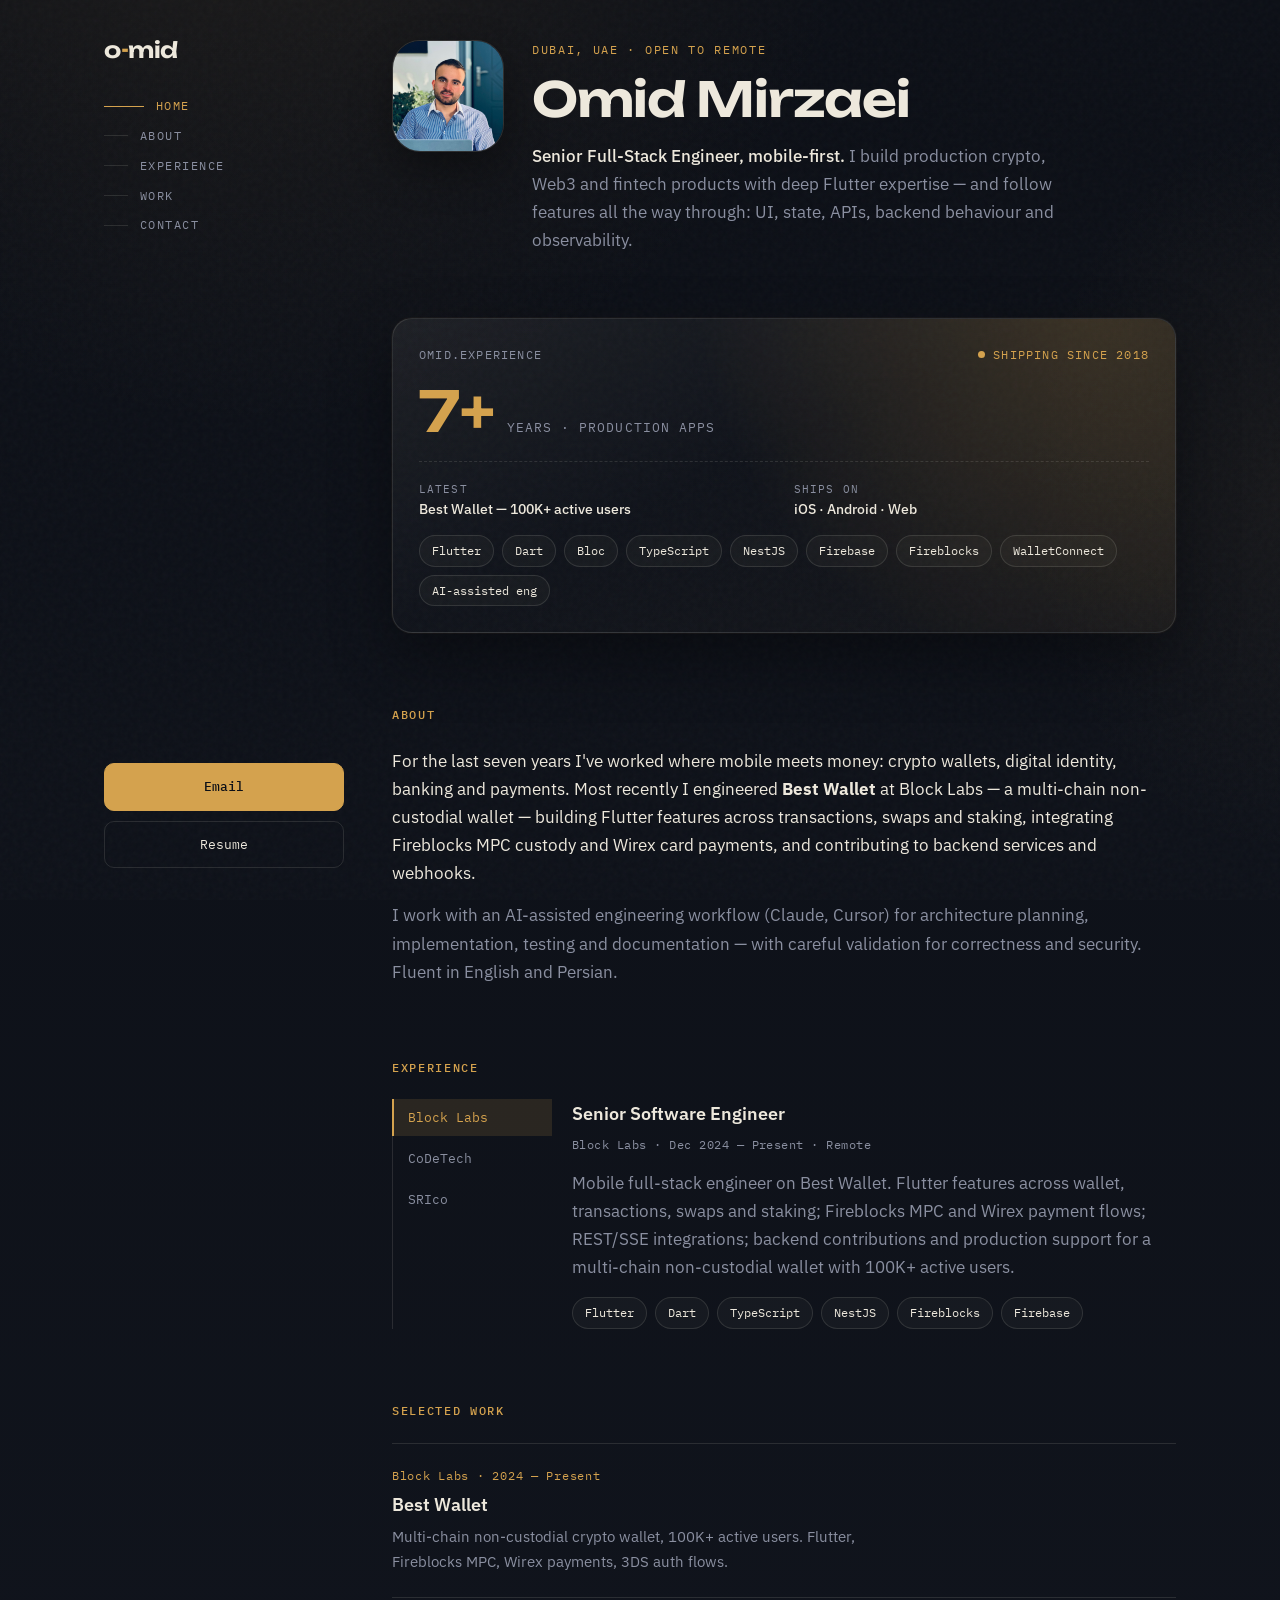
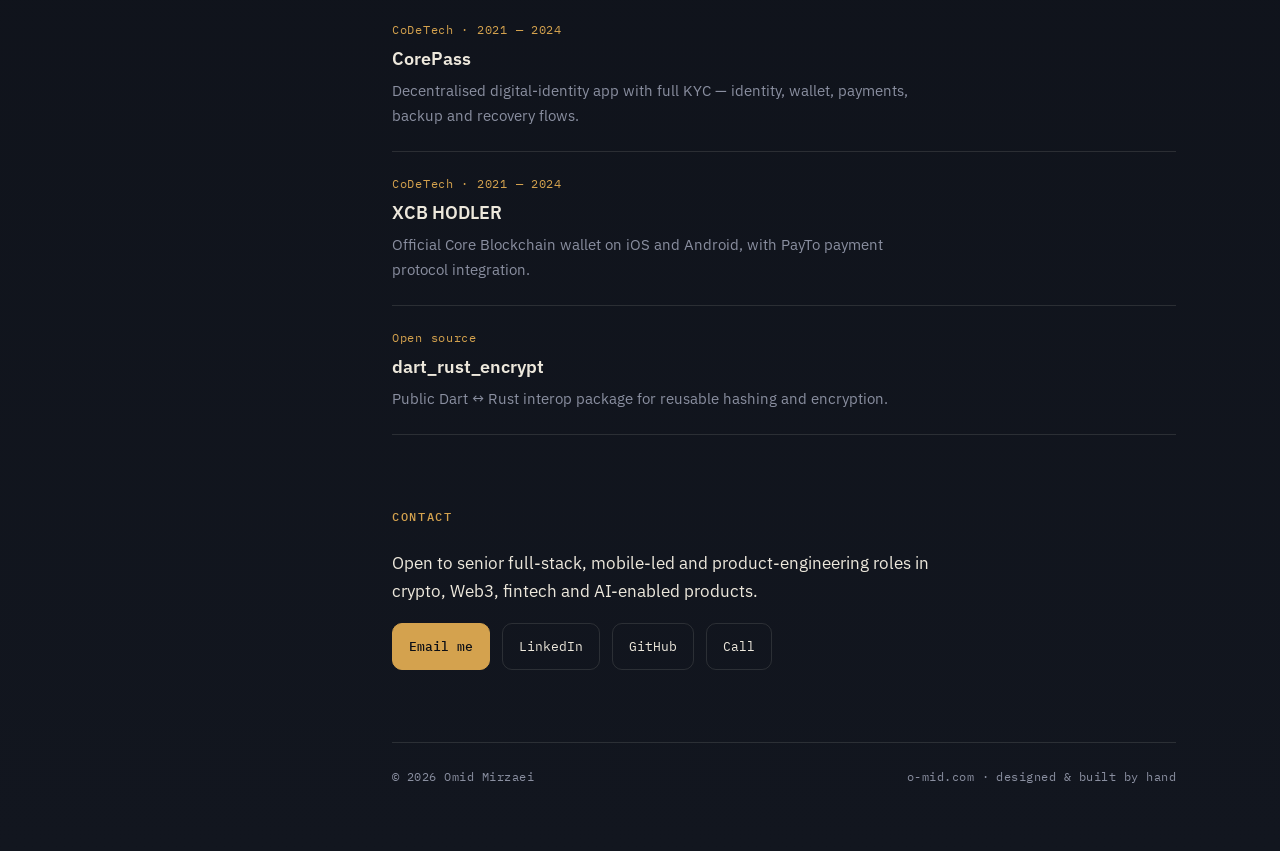
==== index.html @ 72a62b81 "Launch personal site for o-mid.com. Handcrafted single-page portfolio with experience, selected work" ====
<!DOCTYPE html>
<html lang="en">
<head>
  <meta charset="UTF-8">
  <meta name="viewport" content="width=device-width, initial-scale=1.0">
  <title>Omid Mirzaei — Senior Full-Stack Engineer</title>
  <meta name="description" content="Senior Full-Stack Engineer in Dubai. Mobile-first Flutter expertise across crypto wallets, Web3 and fintech. Open to remote.">
  <meta name="theme-color" content="#0C0F16">
  <meta property="og:type" content="website">
  <meta property="og:url" content="https://o-mid.com">
  <meta property="og:title" content="Omid Mirzaei — Senior Full-Stack Engineer">
  <meta property="og:description" content="Mobile-first engineer. Flutter, crypto wallets, Web3, fintech. Dubai · Open to remote.">
  <meta property="og:image" content="https://o-mid.com/assets/omid.jpg">
  <meta name="twitter:card" content="summary">
  <link rel="canonical" href="https://o-mid.com">
  <link rel="preconnect" href="https://fonts.googleapis.com">
  <link rel="preconnect" href="https://fonts.gstatic.com" crossorigin>
  <link href="https://fonts.googleapis.com/css2?family=Unbounded:wght@400;600&family=IBM+Plex+Sans:wght@400;500;600&family=IBM+Plex+Mono:wght@400;500&display=swap" rel="stylesheet">
  <link rel="stylesheet" href="/css/styles.css">
</head>
<body>
  <a class="skip" href="#about">Skip to content</a>

  <div class="layout">
    <aside class="sidebar">
      <a class="brand" href="#home">o<span>-</span>mid</a>
      <nav class="nav" aria-label="Primary">
        <a href="#home" data-section="home">Home</a>
        <a href="#about" data-section="about">About</a>
        <a href="#experience" data-section="experience">Experience</a>
        <a href="#work" data-section="work">Work</a>
        <a href="#contact" data-section="contact">Contact</a>
      </nav>
      <div class="side-cta">
        <a class="btn primary" href="mailto:omidomirzaei@gmail.com">Email</a>
        <a class="btn" href="/resume/Omid_Mirzaei_CV.pdf" target="_blank" rel="noopener">Resume</a>
      </div>
    </aside>

    <main class="main">
      <header id="home" class="hero">
        <img class="avatar rise" src="/assets/omid.jpg" alt="Portrait of Omid Mirzaei" width="112" height="112">
        <div>
          <p class="eyebrow rise">Dubai, UAE · Open to remote</p>
          <h1 class="rise d1">Omid Mirzaei</h1>
          <p class="tagline rise d2">
            <strong>Senior Full-Stack Engineer, mobile-first.</strong>
            I build production crypto, Web3 and fintech products with deep Flutter expertise — and follow features all the way through: UI, state, APIs, backend behaviour and observability.
          </p>
        </div>

        <div class="wallet rise d3" aria-label="Career snapshot styled as a wallet card">
          <div class="wallet-top">
            <span>omid.experience</span>
            <span class="live">shipping since 2018</span>
          </div>
          <div class="balance">
            <span class="num">7+</span>
            <span class="unit">years · production apps</span>
          </div>
          <dl class="wallet-meta">
            <div>
              <dt>Latest</dt>
              <dd>Best Wallet — 100K+ active users</dd>
            </div>
            <div>
              <dt>Ships on</dt>
              <dd>iOS · Android · Web</dd>
            </div>
          </dl>
          <div class="chips" aria-label="Core stack">
            <span class="chip">Flutter</span>
            <span class="chip">Dart</span>
            <span class="chip">Bloc</span>
            <span class="chip">TypeScript</span>
            <span class="chip">NestJS</span>
            <span class="chip">Firebase</span>
            <span class="chip">Fireblocks</span>
            <span class="chip">WalletConnect</span>
            <span class="chip">AI-assisted eng</span>
          </div>
        </div>
      </header>

      <section id="about">
        <h2>About</h2>
        <div class="about-copy">
          <p>
            For the last seven years I've worked where mobile meets money: crypto wallets, digital identity, banking and payments.
            Most recently I engineered <strong>Best Wallet</strong> at Block Labs — a multi-chain non-custodial wallet — building Flutter features across transactions, swaps and staking, integrating Fireblocks MPC custody and Wirex card payments, and contributing to backend services and webhooks.
          </p>
          <p class="quiet">
            I work with an AI-assisted engineering workflow (Claude, Cursor) for architecture planning, implementation, testing and documentation — with careful validation for correctness and security. Fluent in English and Persian.
          </p>
        </div>
      </section>

      <section id="experience">
        <h2>Experience</h2>
        <div class="experience">
          <div class="exp-tabs" role="tablist" aria-label="Companies">
            <button class="exp-tab active" role="tab" aria-selected="true" data-exp="blocklabs">Block Labs</button>
            <button class="exp-tab" role="tab" aria-selected="false" data-exp="codetech">CoDeTech</button>
            <button class="exp-tab" role="tab" aria-selected="false" data-exp="srico">SRIco</button>
          </div>

          <div class="exp-panels">
            <article class="exp-panel" id="exp-blocklabs" role="tabpanel">
              <h3 class="exp-role">Senior Software Engineer</h3>
              <p class="exp-meta">Block Labs · Dec 2024 — Present · Remote</p>
              <p class="exp-desc">
                Mobile full-stack engineer on Best Wallet. Flutter features across wallet, transactions, swaps and staking; Fireblocks MPC and Wirex payment flows; REST/SSE integrations; backend contributions and production support for a multi-chain non-custodial wallet with 100K+ active users.
              </p>
              <div class="exp-tech" aria-label="Technologies">
                <span class="chip">Flutter</span>
                <span class="chip">Dart</span>
                <span class="chip">TypeScript</span>
                <span class="chip">NestJS</span>
                <span class="chip">Fireblocks</span>
                <span class="chip">Firebase</span>
              </div>
            </article>

            <article class="exp-panel" id="exp-codetech" role="tabpanel" hidden>
              <h3 class="exp-role">Senior Mobile Developer</h3>
              <p class="exp-meta">CoDeTech · Mar 2021 — Dec 2024 · Hybrid</p>
              <p class="exp-desc">
                Shipped blockchain products end to end: CorePass (decentralised identity + KYC), XCB HODLER (official Core Blockchain wallet), WebRTC communications, and the public dart_rust_encrypt package. Flutter architecture, state management, native integration and release ownership.
              </p>
              <div class="exp-tech" aria-label="Technologies">
                <span class="chip">Flutter</span>
                <span class="chip">Dart</span>
                <span class="chip">WebRTC</span>
                <span class="chip">Rust interop</span>
                <span class="chip">Firebase</span>
              </div>
            </article>

            <article class="exp-panel" id="exp-srico" role="tabpanel" hidden>
              <h3 class="exp-role">Senior Mobile Developer</h3>
              <p class="exp-meta">SRIco · Nov 2020 — Mar 2021</p>
              <p class="exp-desc">
                Flutter development with CI/CD practices across production mobile delivery.
              </p>
              <div class="exp-tech" aria-label="Technologies">
                <span class="chip">Flutter</span>
                <span class="chip">Dart</span>
                <span class="chip">CI/CD</span>
              </div>
            </article>
          </div>
        </div>
      </section>

      <section id="work">
        <h2>Selected work</h2>
        <ul class="work">
          <li>
            <span class="role">Block Labs · 2024 — Present</span>
            <span class="name"><a href="https://bestwallet.com" target="_blank" rel="noopener">Best Wallet</a></span>
            <span class="desc">Multi-chain non-custodial crypto wallet, 100K+ active users. Flutter, Fireblocks MPC, Wirex payments, 3DS auth flows.</span>
          </li>
          <li>
            <span class="role">CoDeTech · 2021 — 2024</span>
            <span class="name"><a href="https://corepass.net" target="_blank" rel="noopener">CorePass</a></span>
            <span class="desc">Decentralised digital-identity app with full KYC — identity, wallet, payments, backup and recovery flows.</span>
          </li>
          <li>
            <span class="role">CoDeTech · 2021 — 2024</span>
            <span class="name"><a href="https://play.google.com/store/apps/details?id=com.xcbhodler.app" target="_blank" rel="noopener">XCB HODLER</a></span>
            <span class="desc">Official Core Blockchain wallet on iOS and Android, with PayTo payment protocol integration.</span>
          </li>
          <li>
            <span class="role">Open source</span>
            <span class="name"><a href="https://pub.dev/packages/dart_rust_encrypt" target="_blank" rel="noopener">dart_rust_encrypt</a></span>
            <span class="desc">Public Dart ↔ Rust interop package for reusable hashing and encryption.</span>
          </li>
        </ul>
      </section>

      <section id="contact">
        <h2>Contact</h2>
        <p class="contact-copy">
          Open to senior full-stack, mobile-led and product-engineering roles in crypto, Web3, fintech and AI-enabled products.
        </p>
        <div class="contact-row">
          <a class="btn primary" href="mailto:omidomirzaei@gmail.com">Email me</a>
          <a class="btn" href="https://www.linkedin.com/in/omid-mirzaei/" target="_blank" rel="noopener">LinkedIn</a>
          <a class="btn" href="https://github.com/o-mid" target="_blank" rel="noopener">GitHub</a>
          <a class="btn" href="tel:+447476657450">Call</a>
        </div>
      </section>

      <footer>
        <span>© 2026 Omid Mirzaei</span>
        <span>o-mid.com · designed &amp; built by hand</span>
      </footer>
    </main>
  </div>

  <script src="/js/main.js"></script>
</body>
</html>
---- css/styles.css ----
:root {
  --ink: #0c0f16;
  --ink-2: #12161f;
  --surface: rgba(237, 232, 220, 0.04);
  --line: rgba(237, 232, 220, 0.12);
  --text: #ede8dc;
  --muted: #8a8fa0;
  --gold: #d4a24e;
  --gold-soft: rgba(212, 162, 78, 0.14);
  --gold-glow: rgba(212, 162, 78, 0.22);
  --max: 1120px;
  --side: 240px;
}

*,
*::before,
*::after {
  box-sizing: border-box;
  margin: 0;
  padding: 0;
}

html {
  scroll-behavior: smooth;
}

body {
  min-height: 100vh;
  color: var(--text);
  font-family: "IBM Plex Sans", system-ui, sans-serif;
  font-size: 17px;
  line-height: 1.65;
  background:
    radial-gradient(ellipse 90% 50% at 20% -10%, rgba(212, 162, 78, 0.1), transparent 55%),
    radial-gradient(ellipse 40% 30% at 100% 20%, rgba(212, 162, 78, 0.05), transparent 50%),
    linear-gradient(180deg, var(--ink), var(--ink-2));
  -webkit-font-smoothing: antialiased;
}

body::before {
  content: "";
  position: fixed;
  inset: 0;
  pointer-events: none;
  opacity: 0.03;
  z-index: 0;
  background-image: url("data:image/svg+xml,%3Csvg viewBox='0 0 200 200' xmlns='http://www.w3.org/2000/svg'%3E%3Cfilter id='n'%3E%3CfeTurbulence type='fractalNoise' baseFrequency='0.9' numOctaves='4' stitchTiles='stitch'/%3E%3C/filter%3E%3Crect width='100%25' height='100%25' filter='url(%23n)'/%3E%3C/svg%3E");
}

a {
  color: inherit;
}

img {
  display: block;
  max-width: 100%;
}

.skip {
  position: absolute;
  left: -9999px;
}

.skip:focus {
  left: 16px;
  top: 16px;
  z-index: 100;
  background: var(--gold);
  color: var(--ink);
  padding: 8px 12px;
  border-radius: 8px;
}

.layout {
  position: relative;
  z-index: 1;
  max-width: var(--max);
  margin: 0 auto;
  padding: 32px 24px 64px;
  display: grid;
  grid-template-columns: var(--side) minmax(0, 1fr);
  gap: 48px;
}

.sidebar {
  position: sticky;
  top: 32px;
  align-self: start;
  display: flex;
  flex-direction: column;
  gap: 28px;
  min-height: calc(100vh - 64px);
}

.brand {
  font-family: "Unbounded", sans-serif;
  font-weight: 600;
  font-size: 22px;
  letter-spacing: -0.02em;
  text-decoration: none;
}

.brand span {
  color: var(--gold);
}

.nav {
  display: flex;
  flex-direction: column;
  gap: 10px;
}

.nav a {
  font-family: "IBM Plex Mono", monospace;
  font-size: 12px;
  letter-spacing: 0.12em;
  text-transform: uppercase;
  text-decoration: none;
  color: var(--muted);
  display: flex;
  align-items: center;
  gap: 12px;
  transition: color 0.2s;
}

.nav a::before {
  content: "";
  width: 24px;
  height: 1px;
  background: var(--line);
  transition: width 0.2s, background 0.2s;
}

.nav a:hover,
.nav a.active {
  color: var(--gold);
}

.nav a.active::before,
.nav a:hover::before {
  width: 40px;
  background: var(--gold);
}

.side-cta {
  margin-top: auto;
  display: flex;
  flex-direction: column;
  gap: 10px;
}

.btn {
  font-family: "IBM Plex Mono", monospace;
  font-size: 13px;
  text-decoration: none;
  border-radius: 10px;
  padding: 12px 16px;
  border: 1px solid var(--line);
  color: var(--text);
  text-align: center;
  transition: 0.2s ease;
}

.btn.primary {
  background: var(--gold);
  border-color: var(--gold);
  color: var(--ink);
  font-weight: 500;
}

.btn.primary:hover {
  filter: brightness(1.08);
  transform: translateY(-1px);
}

.btn:not(.primary):hover {
  border-color: var(--gold);
  color: var(--gold);
}

.main {
  min-width: 0;
}

.hero {
  padding-top: 8px;
  display: grid;
  grid-template-columns: auto 1fr;
  gap: 28px;
  align-items: start;
}

.avatar {
  width: 112px;
  height: 112px;
  border-radius: 28px;
  object-fit: cover;
  border: 1px solid var(--line);
  box-shadow: 0 18px 40px rgba(0, 0, 0, 0.35);
}

.eyebrow {
  font-family: "IBM Plex Mono", monospace;
  font-size: 12px;
  letter-spacing: 0.14em;
  text-transform: uppercase;
  color: var(--gold);
  margin-bottom: 14px;
}

h1 {
  font-family: "Unbounded", sans-serif;
  font-weight: 600;
  font-size: clamp(34px, 6vw, 48px);
  line-height: 1.08;
  letter-spacing: -0.02em;
}

.tagline {
  margin-top: 16px;
  color: var(--muted);
  max-width: 54ch;
}

.tagline strong {
  color: var(--text);
  font-weight: 500;
}

.wallet {
  margin-top: 36px;
  border: 1px solid var(--line);
  border-radius: 20px;
  background: linear-gradient(155deg, rgba(237, 232, 220, 0.07), rgba(237, 232, 220, 0.015) 45%, rgba(212, 162, 78, 0.04));
  padding: 26px;
  position: relative;
  overflow: hidden;
  box-shadow: 0 0 0 1px rgba(212, 162, 78, 0.04), 0 24px 60px rgba(0, 0, 0, 0.35);
  grid-column: 1 / -1;
}

.wallet::before {
  content: "";
  position: absolute;
  inset: 0;
  background: radial-gradient(circle at 88% -10%, var(--gold-glow), transparent 50%);
  pointer-events: none;
}

.wallet-top {
  display: flex;
  justify-content: space-between;
  align-items: baseline;
  font-family: "IBM Plex Mono", monospace;
  font-size: 12px;
  letter-spacing: 0.1em;
  text-transform: uppercase;
  color: var(--muted);
  margin-bottom: 18px;
  position: relative;
}

.live {
  color: var(--gold);
}

.live::before {
  content: "";
  display: inline-block;
  width: 7px;
  height: 7px;
  border-radius: 50%;
  background: var(--gold);
  margin-right: 8px;
  vertical-align: 1px;
  box-shadow: 0 0 0 0 rgba(212, 162, 78, 0.55);
  animation: pulse 2.4s ease-out infinite;
}

@keyframes pulse {
  0% { box-shadow: 0 0 0 0 rgba(212, 162, 78, 0.5); }
  70% { box-shadow: 0 0 0 8px rgba(212, 162, 78, 0); }
  100% { box-shadow: 0 0 0 0 rgba(212, 162, 78, 0); }
}

.balance {
  display: flex;
  align-items: baseline;
  gap: 12px;
  flex-wrap: wrap;
  position: relative;
}

.balance .num {
  font-family: "Unbounded", sans-serif;
  font-weight: 600;
  font-size: clamp(38px, 8vw, 56px);
  color: var(--gold);
  line-height: 1;
}

.balance .unit {
  font-family: "IBM Plex Mono", monospace;
  font-size: 13px;
  color: var(--muted);
  letter-spacing: 0.08em;
  text-transform: uppercase;
}

.wallet-meta {
  display: grid;
  grid-template-columns: 1fr 1fr;
  gap: 6px 20px;
  margin-top: 22px;
  padding-top: 18px;
  border-top: 1px dashed var(--line);
  font-size: 14px;
  position: relative;
}

.wallet-meta dt {
  font-family: "IBM Plex Mono", monospace;
  font-size: 11px;
  letter-spacing: 0.1em;
  text-transform: uppercase;
  color: var(--muted);
}

.wallet-meta dd {
  margin-bottom: 10px;
  font-weight: 500;
}

.chips {
  display: flex;
  flex-wrap: wrap;
  gap: 8px;
  margin-top: 4px;
  position: relative;
}

.chip {
  font-family: "IBM Plex Mono", monospace;
  font-size: 12px;
  border: 1px solid var(--line);
  border-radius: 999px;
  padding: 5px 12px;
  background: rgba(237, 232, 220, 0.03);
  transition: border-color 0.2s, color 0.2s, transform 0.2s;
}

.chip:hover {
  border-color: var(--gold);
  color: var(--gold);
  transform: translateY(-1px);
}

section {
  padding-top: 72px;
  scroll-margin-top: 24px;
}

h2 {
  font-family: "IBM Plex Mono", monospace;
  font-weight: 500;
  font-size: 12px;
  letter-spacing: 0.14em;
  text-transform: uppercase;
  color: var(--gold);
  margin-bottom: 22px;
}

.about-copy p + p {
  margin-top: 14px;
}

.quiet {
  color: var(--muted);
}

.experience {
  display: grid;
  grid-template-columns: 160px 1fr;
  gap: 20px;
}

.exp-tabs {
  display: flex;
  flex-direction: column;
  gap: 4px;
  border-left: 1px solid var(--line);
}

.exp-tab {
  font-family: "IBM Plex Mono", monospace;
  font-size: 13px;
  text-align: left;
  background: transparent;
  border: 0;
  border-left: 2px solid transparent;
  margin-left: -1px;
  color: var(--muted);
  padding: 10px 14px;
  cursor: pointer;
  transition: color 0.2s, border-color 0.2s, background 0.2s;
}

.exp-tab:hover,
.exp-tab.active {
  color: var(--gold);
  border-left-color: var(--gold);
  background: var(--gold-soft);
}

.exp-panel[hidden] {
  display: none;
}

.exp-role {
  font-weight: 600;
  font-size: 18px;
}

.exp-meta {
  font-family: "IBM Plex Mono", monospace;
  font-size: 12px;
  color: var(--muted);
  letter-spacing: 0.04em;
  margin: 6px 0 14px;
}

.exp-desc {
  color: var(--muted);
  max-width: 58ch;
}

.exp-tech {
  display: flex;
  flex-wrap: wrap;
  gap: 8px;
  margin-top: 16px;
}

.work {
  list-style: none;
}

.work li {
  padding: 22px 0;
  border-top: 1px solid var(--line);
  display: grid;
  gap: 5px;
}

.work li:last-child {
  border-bottom: 1px solid var(--line);
}

.work .role {
  font-family: "IBM Plex Mono", monospace;
  font-size: 12px;
  color: var(--gold);
  letter-spacing: 0.06em;
}

.work .name {
  font-weight: 600;
  font-size: 18px;
}

.work .name a {
  text-decoration: none;
  border-bottom: 1px solid transparent;
  transition: color 0.2s, border-color 0.2s;
}

.work .name a:hover {
  color: var(--gold);
  border-bottom-color: var(--gold);
}

.work .desc {
  color: var(--muted);
  font-size: 15px;
  max-width: 58ch;
}

.contact-copy {
  max-width: 54ch;
}

.contact-row {
  display: flex;
  flex-wrap: wrap;
  gap: 12px;
  margin-top: 18px;
}

footer {
  margin-top: 72px;
  padding-top: 24px;
  border-top: 1px solid var(--line);
  font-family: "IBM Plex Mono", monospace;
  font-size: 12px;
  color: var(--muted);
  display: flex;
  justify-content: space-between;
  flex-wrap: wrap;
  gap: 8px;
  letter-spacing: 0.04em;
}

.rise {
  opacity: 0;
  transform: translateY(16px);
  animation: rise 0.75s cubic-bezier(0.22, 1, 0.36, 1) forwards;
}

.d1 { animation-delay: 0.08s; }
.d2 { animation-delay: 0.16s; }
.d3 { animation-delay: 0.28s; }

@keyframes rise {
  to {
    opacity: 1;
    transform: none;
  }
}

@media (prefers-reduced-motion: reduce) {
  html { scroll-behavior: auto; }
  .rise {
    animation: none;
    opacity: 1;
    transform: none;
  }
  .live::before { animation: none; }
  .chip:hover,
  .btn.primary:hover { transform: none; }
}

@media (max-width: 860px) {
  .layout {
    grid-template-columns: 1fr;
    gap: 24px;
  }

  .sidebar {
    position: static;
    min-height: auto;
    gap: 18px;
  }

  .nav {
    flex-direction: row;
    flex-wrap: wrap;
    gap: 8px 16px;
  }

  .nav a::before {
    display: none;
  }

  .side-cta {
    margin-top: 0;
    flex-direction: row;
    flex-wrap: wrap;
  }

  .experience {
    grid-template-columns: 1fr;
  }

  .exp-tabs {
    flex-direction: row;
    overflow-x: auto;
    border-left: 0;
    border-bottom: 1px solid var(--line);
  }

  .exp-tab {
    border-left: 0;
    border-bottom: 2px solid transparent;
    margin-left: 0;
    white-space: nowrap;
  }

  .exp-tab.active,
  .exp-tab:hover {
    border-bottom-color: var(--gold);
  }
}

@media (max-width: 560px) {
  .hero {
    grid-template-columns: 1fr;
  }

  .avatar {
    width: 96px;
    height: 96px;
  }

  .wallet {
    padding: 20px 18px;
  }

  .wallet-meta {
    grid-template-columns: 1fr;
  }
}

:focus-visible {
  outline: 2px solid var(--gold);
  outline-offset: 3px;
  border-radius: 4px;
}
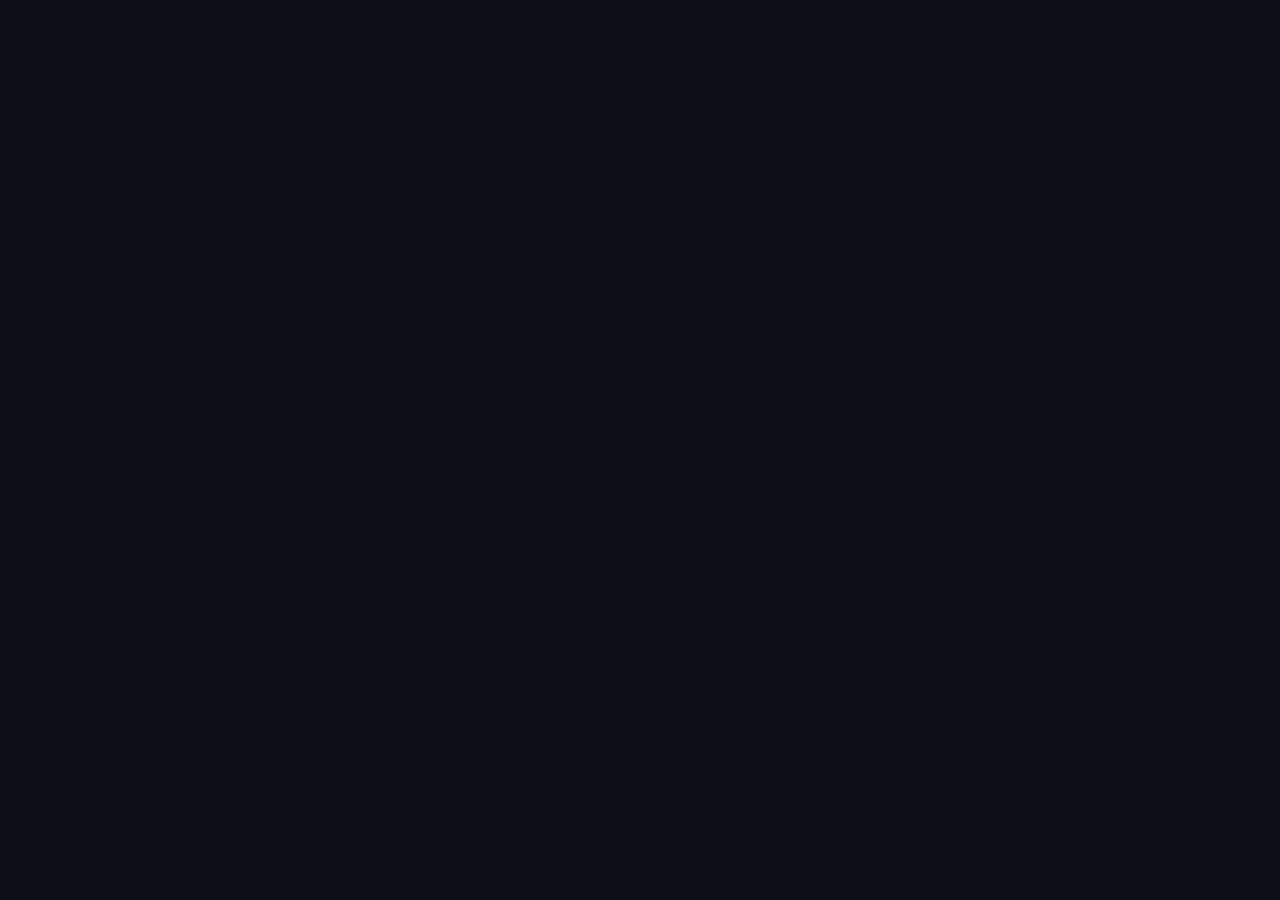
==== commit 811217e4: "deploy: 10755aa1acc32211b5a22e2ee8afd94defb4fa22" ====
--- a/index.html
+++ b/index.html
@@ -1,203 +1,55 @@
 <!DOCTYPE html>
-<html lang="en">
+<html>
 <head>
+  <base href="/o-mid.com/">
   <meta charset="UTF-8">
-  <meta name="viewport" content="width=device-width, initial-scale=1.0">
-  <title>Omid Mirzaei — Senior Full-Stack Engineer</title>
-  <meta name="description" content="Senior Full-Stack Engineer in Dubai. Mobile-first Flutter expertise across crypto wallets, Web3 and fintech. Open to remote.">
+  <meta content="IE=Edge" http-equiv="X-UA-Compatible">
+  <meta name="description" content="Omid Mirzaei — Senior Full-Stack Engineer. Flutter, crypto wallets, Web3 and fintech. Dubai · Open to remote.">
   <meta name="theme-color" content="#0C0F16">
-  <meta property="og:type" content="website">
+  <meta property="og:title" content="Omid Mirzaei — Senior Full-Stack Engineer">
+  <meta property="og:description" content="Mobile-first engineer. Flutter, crypto, Web3, fintech.">
   <meta property="og:url" content="https://o-mid.com">
-  <meta property="og:title" content="Omid Mirzaei — Senior Full-Stack Engineer">
-  <meta property="og:description" content="Mobile-first engineer. Flutter, crypto wallets, Web3, fintech. Dubai · Open to remote.">
-  <meta property="og:image" content="https://o-mid.com/assets/omid.jpg">
-  <meta name="twitter:card" content="summary">
-  <link rel="canonical" href="https://o-mid.com">
-  <link rel="preconnect" href="https://fonts.googleapis.com">
-  <link rel="preconnect" href="https://fonts.gstatic.com" crossorigin>
-  <link href="https://fonts.googleapis.com/css2?family=Unbounded:wght@400;600&family=IBM+Plex+Sans:wght@400;500;600&family=IBM+Plex+Mono:wght@400;500&display=swap" rel="stylesheet">
-  <link rel="stylesheet" href="/css/styles.css">
+  <meta name="apple-mobile-web-app-capable" content="yes">
+  <meta name="apple-mobile-web-app-status-bar-style" content="black">
+  <meta name="apple-mobile-web-app-title" content="Omid Mirzaei">
+  <link rel="apple-touch-icon" href="icons/Icon-192.png">
+  <link rel="icon" type="image/png" href="favicon.png">
+  <title>Omid Mirzaei</title>
+  <link rel="manifest" href="manifest.json">
+  <meta content="width=device-width, initial-scale=1.0, maximum-scale=1.0, user-scalable=no" name="viewport">
+  <style id="splash-screen-style">
+    html { height: 100% }
+    body {
+      margin: 0;
+      min-height: 100%;
+      background-color: #0c0f16;
+      background-size: 100% 100%;
+    }
+    .center {
+      margin: 0;
+      position: absolute;
+      top: 50%;
+      left: 50%;
+      transform: translate(-50%, -50%);
+    }
+    @media (prefers-color-scheme: dark) {
+      body { background-color: #0c0f16; }
+    }
+  </style>
+  <script id="splash-screen-script">
+    function removeSplashFromWeb() {
+      document.getElementById("splash")?.remove();
+      document.getElementById("splash-branding")?.remove();
+      document.body.style.background = "transparent";
+    }
+  </script>
 </head>
 <body>
-  <a class="skip" href="#about">Skip to content</a>
-
-  <div class="layout">
-    <aside class="sidebar">
-      <a class="brand" href="#home">o<span>-</span>mid</a>
-      <nav class="nav" aria-label="Primary">
-        <a href="#home" data-section="home">Home</a>
-        <a href="#about" data-section="about">About</a>
-        <a href="#experience" data-section="experience">Experience</a>
-        <a href="#work" data-section="work">Work</a>
-        <a href="#contact" data-section="contact">Contact</a>
-      </nav>
-      <div class="side-cta">
-        <a class="btn primary" href="mailto:omidomirzaei@gmail.com">Email</a>
-        <a class="btn" href="/resume/Omid_Mirzaei_CV.pdf" target="_blank" rel="noopener">Resume</a>
-      </div>
-    </aside>
-
-    <main class="main">
-      <header id="home" class="hero">
-        <img class="avatar rise" src="/assets/omid.jpg" alt="Portrait of Omid Mirzaei" width="112" height="112">
-        <div>
-          <p class="eyebrow rise">Dubai, UAE · Open to remote</p>
-          <h1 class="rise d1">Omid Mirzaei</h1>
-          <p class="tagline rise d2">
-            <strong>Senior Full-Stack Engineer, mobile-first.</strong>
-            I build production crypto, Web3 and fintech products with deep Flutter expertise — and follow features all the way through: UI, state, APIs, backend behaviour and observability.
-          </p>
-        </div>
-
-        <div class="wallet rise d3" aria-label="Career snapshot styled as a wallet card">
-          <div class="wallet-top">
-            <span>omid.experience</span>
-            <span class="live">shipping since 2018</span>
-          </div>
-          <div class="balance">
-            <span class="num">7+</span>
-            <span class="unit">years · production apps</span>
-          </div>
-          <dl class="wallet-meta">
-            <div>
-              <dt>Latest</dt>
-              <dd>Best Wallet — 100K+ active users</dd>
-            </div>
-            <div>
-              <dt>Ships on</dt>
-              <dd>iOS · Android · Web</dd>
-            </div>
-          </dl>
-          <div class="chips" aria-label="Core stack">
-            <span class="chip">Flutter</span>
-            <span class="chip">Dart</span>
-            <span class="chip">Bloc</span>
-            <span class="chip">TypeScript</span>
-            <span class="chip">NestJS</span>
-            <span class="chip">Firebase</span>
-            <span class="chip">Fireblocks</span>
-            <span class="chip">WalletConnect</span>
-            <span class="chip">AI-assisted eng</span>
-          </div>
-        </div>
-      </header>
-
-      <section id="about">
-        <h2>About</h2>
-        <div class="about-copy">
-          <p>
-            For the last seven years I've worked where mobile meets money: crypto wallets, digital identity, banking and payments.
-            Most recently I engineered <strong>Best Wallet</strong> at Block Labs — a multi-chain non-custodial wallet — building Flutter features across transactions, swaps and staking, integrating Fireblocks MPC custody and Wirex card payments, and contributing to backend services and webhooks.
-          </p>
-          <p class="quiet">
-            I work with an AI-assisted engineering workflow (Claude, Cursor) for architecture planning, implementation, testing and documentation — with careful validation for correctness and security. Fluent in English and Persian.
-          </p>
-        </div>
-      </section>
-
-      <section id="experience">
-        <h2>Experience</h2>
-        <div class="experience">
-          <div class="exp-tabs" role="tablist" aria-label="Companies">
-            <button class="exp-tab active" role="tab" aria-selected="true" data-exp="blocklabs">Block Labs</button>
-            <button class="exp-tab" role="tab" aria-selected="false" data-exp="codetech">CoDeTech</button>
-            <button class="exp-tab" role="tab" aria-selected="false" data-exp="srico">SRIco</button>
-          </div>
-
-          <div class="exp-panels">
-            <article class="exp-panel" id="exp-blocklabs" role="tabpanel">
-              <h3 class="exp-role">Senior Software Engineer</h3>
-              <p class="exp-meta">Block Labs · Dec 2024 — Present · Remote</p>
-              <p class="exp-desc">
-                Mobile full-stack engineer on Best Wallet. Flutter features across wallet, transactions, swaps and staking; Fireblocks MPC and Wirex payment flows; REST/SSE integrations; backend contributions and production support for a multi-chain non-custodial wallet with 100K+ active users.
-              </p>
-              <div class="exp-tech" aria-label="Technologies">
-                <span class="chip">Flutter</span>
-                <span class="chip">Dart</span>
-                <span class="chip">TypeScript</span>
-                <span class="chip">NestJS</span>
-                <span class="chip">Fireblocks</span>
-                <span class="chip">Firebase</span>
-              </div>
-            </article>
-
-            <article class="exp-panel" id="exp-codetech" role="tabpanel" hidden>
-              <h3 class="exp-role">Senior Mobile Developer</h3>
-              <p class="exp-meta">CoDeTech · Mar 2021 — Dec 2024 · Hybrid</p>
-              <p class="exp-desc">
-                Shipped blockchain products end to end: CorePass (decentralised identity + KYC), XCB HODLER (official Core Blockchain wallet), WebRTC communications, and the public dart_rust_encrypt package. Flutter architecture, state management, native integration and release ownership.
-              </p>
-              <div class="exp-tech" aria-label="Technologies">
-                <span class="chip">Flutter</span>
-                <span class="chip">Dart</span>
-                <span class="chip">WebRTC</span>
-                <span class="chip">Rust interop</span>
-                <span class="chip">Firebase</span>
-              </div>
-            </article>
-
-            <article class="exp-panel" id="exp-srico" role="tabpanel" hidden>
-              <h3 class="exp-role">Senior Mobile Developer</h3>
-              <p class="exp-meta">SRIco · Nov 2020 — Mar 2021</p>
-              <p class="exp-desc">
-                Flutter development with CI/CD practices across production mobile delivery.
-              </p>
-              <div class="exp-tech" aria-label="Technologies">
-                <span class="chip">Flutter</span>
-                <span class="chip">Dart</span>
-                <span class="chip">CI/CD</span>
-              </div>
-            </article>
-          </div>
-        </div>
-      </section>
-
-      <section id="work">
-        <h2>Selected work</h2>
-        <ul class="work">
-          <li>
-            <span class="role">Block Labs · 2024 — Present</span>
-            <span class="name"><a href="https://bestwallet.com" target="_blank" rel="noopener">Best Wallet</a></span>
-            <span class="desc">Multi-chain non-custodial crypto wallet, 100K+ active users. Flutter, Fireblocks MPC, Wirex payments, 3DS auth flows.</span>
-          </li>
-          <li>
-            <span class="role">CoDeTech · 2021 — 2024</span>
-            <span class="name"><a href="https://corepass.net" target="_blank" rel="noopener">CorePass</a></span>
-            <span class="desc">Decentralised digital-identity app with full KYC — identity, wallet, payments, backup and recovery flows.</span>
-          </li>
-          <li>
-            <span class="role">CoDeTech · 2021 — 2024</span>
-            <span class="name"><a href="https://play.google.com/store/apps/details?id=com.xcbhodler.app" target="_blank" rel="noopener">XCB HODLER</a></span>
-            <span class="desc">Official Core Blockchain wallet on iOS and Android, with PayTo payment protocol integration.</span>
-          </li>
-          <li>
-            <span class="role">Open source</span>
-            <span class="name"><a href="https://pub.dev/packages/dart_rust_encrypt" target="_blank" rel="noopener">dart_rust_encrypt</a></span>
-            <span class="desc">Public Dart ↔ Rust interop package for reusable hashing and encryption.</span>
-          </li>
-        </ul>
-      </section>
-
-      <section id="contact">
-        <h2>Contact</h2>
-        <p class="contact-copy">
-          Open to senior full-stack, mobile-led and product-engineering roles in crypto, Web3, fintech and AI-enabled products.
-        </p>
-        <div class="contact-row">
-          <a class="btn primary" href="mailto:omidomirzaei@gmail.com">Email me</a>
-          <a class="btn" href="https://www.linkedin.com/in/omid-mirzaei/" target="_blank" rel="noopener">LinkedIn</a>
-          <a class="btn" href="https://github.com/o-mid" target="_blank" rel="noopener">GitHub</a>
-          <a class="btn" href="tel:+447476657450">Call</a>
-        </div>
-      </section>
-
-      <footer>
-        <span>© 2026 Omid Mirzaei</span>
-        <span>o-mid.com · designed &amp; built by hand</span>
-      </footer>
-    </main>
-  </div>
-
-  <script src="/js/main.js"></script>
+  <picture id="splash">
+    <source srcset="splash/img/dark-1x.png 1x, splash/img/dark-2x.png 2x, splash/img/dark-3x.png 3x, splash/img/dark-4x.png 4x" media="(prefers-color-scheme: dark)">
+    <source srcset="splash/img/light-1x.png 1x, splash/img/light-2x.png 2x, splash/img/light-3x.png 3x, splash/img/light-4x.png 4x" media="(prefers-color-scheme: light)">
+    <img class="center" aria-hidden="true" src="splash/img/dark-1x.png" alt="">
+  </picture>
+  <script src="flutter_bootstrap.js" async=""></script>
 </body>
 </html>
